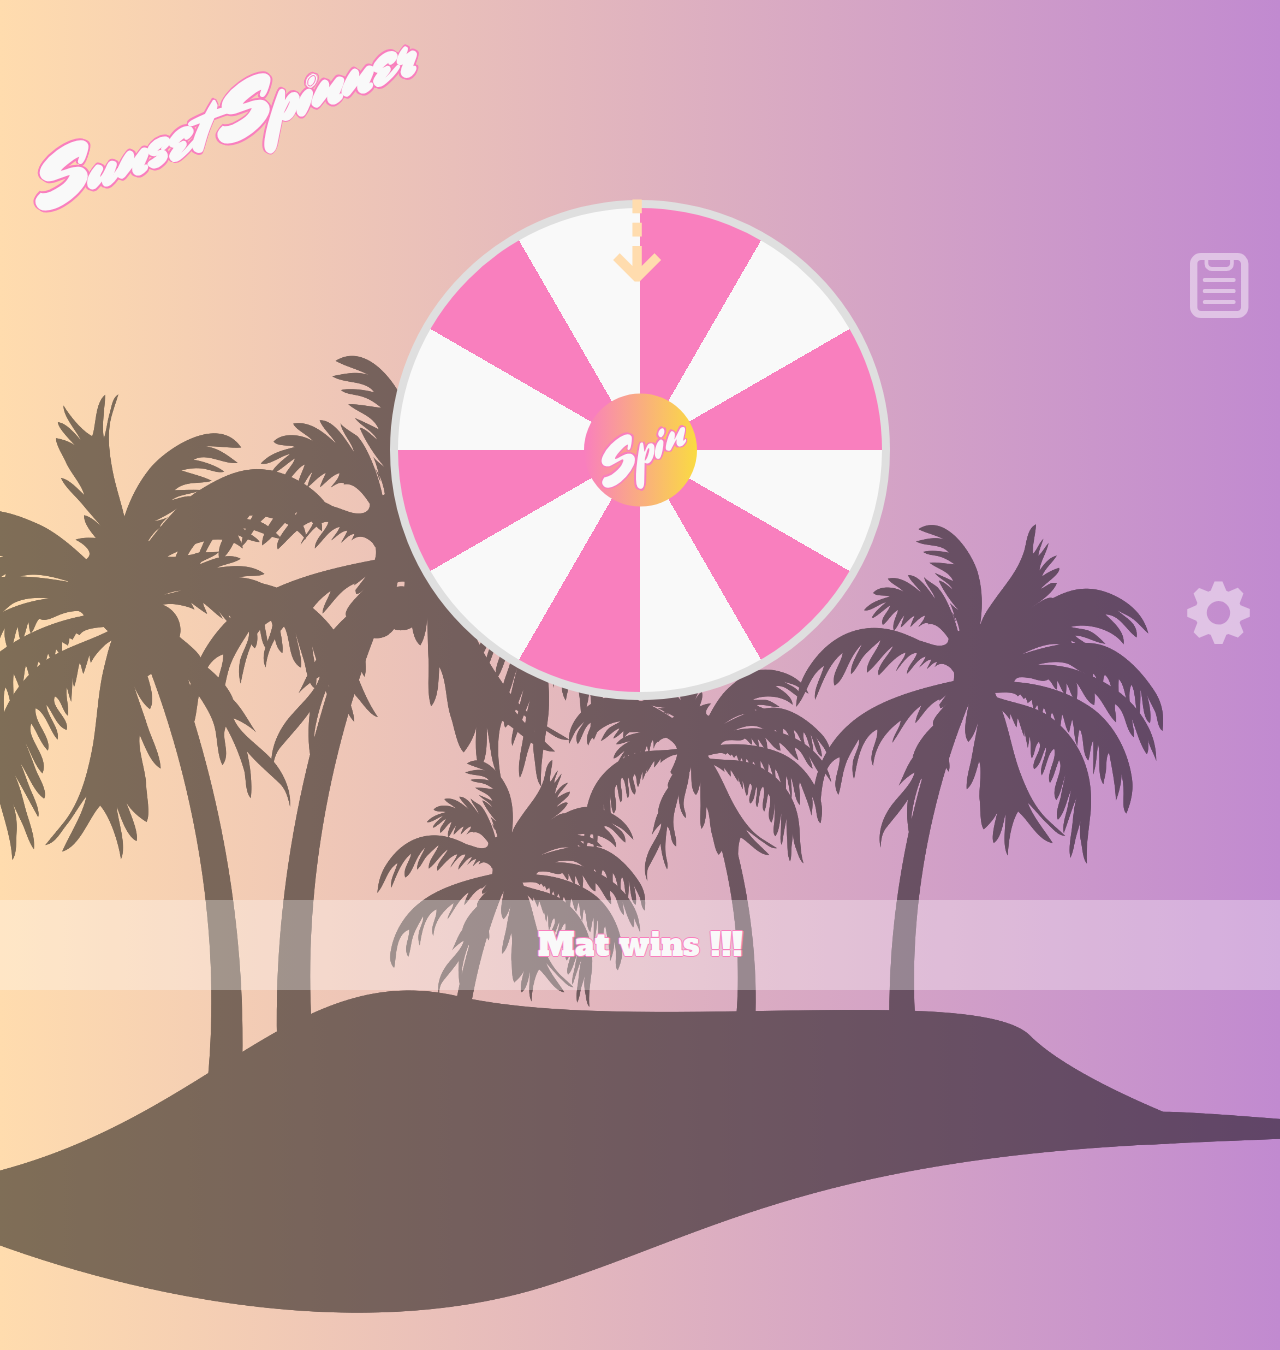
==== index.html @ aba31954 "first release" ====
<!DOCTYPE html>
<html lang="pl">
<head>
    <meta charset="UTF-8">
    <meta http-equiv="X-UA-Compatible" content="IE=edge">
    <meta name="viewport" content="width=device-width, initial-scale=1.0">
    <title>Document</title>
    <link rel="stylesheet" href="style.css">
    <link rel="stylesheet" href="fontello/css/fontello.css">
    <!--GOOGLE FONTS
        CSS rules to specify families:
        font-family: 'Mrs Sheppards', cursive;
        font-family: 'Alfa Slab One', cursive;-->
        <link rel="preconnect" href="https://fonts.googleapis.com">
        <link rel="preconnect" href="https://fonts.gstatic.com" crossorigin>
        <link href="https://fonts.googleapis.com/css2?family=Alfa+Slab+One&family=Mrs+Sheppards&display=swap" rel="stylesheet">
</head>
<body>
    <header class="logo">
        <h1 class="logo__title">Sunset Spinner</h1>
    </header>
    <main>
        <section class="game">
            <span class="game__pointer">&#8674;</span>
            <div class="game__wheel game__wheel--two-players"></div>
            <button class="play spin-size">
                <span class="play__spin">Spin</span>
            </button>
        </section>
        <nav class="navi">
            <i class="navi__icon navi__icon--scores icon-clipboard"></i>
            <i class="navi__icon navi__icon--settings icon-cog"></i>
        </nav>
    </main>
    <section class="score hidden">
        <h2 class="score__info">Scores</h2>
        <span class="score__player score__player--pink pink"></span>
        <span class="score__player score__player--white white"></span>
        <span class="score__player score__player--blue blue"></span>
        <span class="score__player score__player--orange orange"></span>
        <button class="score__close">X</button>
    </section>
    <section class="settings hidden">
        <h2 class="settings__info">Settings</h2>
        <div class="players-num">
            <h3 class="players-num__name">NUMBER OF PLAYERS</h3>
            <button class="players-num__set players-num__set--remove icon-user-times"></button>
            <span class="players-num__number">2</span>
            <button class="players-num__set players-num__set--add icon-user-plus"></button>
        </div>
            <div class="settings__characters">
                <div></div>
                <div></div>
                <div></div>
            </div>
        <button class="settings__close">X</button>
    </section>
    <section class="winner">
        <span class="winner__is">Mat wins !!!</span>
    </section>
    <img src="img/palm.png" alt="" class="palm">
    <script src="app.js"></script>
</body>
</html>
---- style.css ----
/*-------------------- GLOBAL PROPERTIES --------------------*/

:root
{
    --bg-orange: rgb(255, 220, 174);
    --bg-pink: rgb(193, 138, 208);
    --vice-blue: rgb(91, 208, 234);
    --vice-mint: rgb(5,185,117);
    --vice-pink: rgb(249, 127, 190);
    --vice-white:  rgb(249, 249, 249);
    --vice-yellow: rgb(250, 219, 66);
}

*
{
    box-sizing: border-box;
    margin: 0;
    padding: 0;
}

body
{
    background: linear-gradient(90deg, var(--bg-orange),var(--bg-pink));
    align-items: center;
    display: flex;
    flex-direction: column;
    height: 100vh;
    justify-content: center;
    position: relative;
    overflow: hidden;
    width: 100vw;
}

header
{
    color: var(--vice-white);
    font-family: 'Mrs Sheppards', cursive;
    font-size: 2.2rem;
    position: absolute;
    left: 2%;
    top: 8%;
    text-shadow: -2px 0 var(--vice-pink), 0 2px var(--vice-pink),
    2px 0 var(--vice-pink), 0 -2px var(--vice-pink);
    transform: rotate(-20deg);
}

main
{
    align-items: center;
    display: flex;
    flex-direction: column;
    justify-content: center;
}

/*-------------------- LOGO --------------------*/

.logo__title
{
    font-family: 'Mrs Sheppards', cursive;
}

/*-------------------- WHEEL OF FORTUNE --------------------*/

.game
{
    aspect-ratio: 1/1;
    display: flex;
    justify-content: center;
    max-height: 70vh;
    max-width: 70vh;
    position: relative;
    width: 500px;
    z-index: 1;
}

.game__pointer
{
    align-self: flex-start;
    color: var(--bg-orange);
    font-size: 7rem;
    position: absolute;
    top: -1.6rem;
    transform: rotate(90deg);
    z-index: 2;
}

.game__wheel
{   
    border: 8px solid rgb(223, 223, 223);
    border-radius: 100%;
    height: 100%;
    width: 100%;
    transition: all 5s;
}

/*-------------------- PROPERTIES DEPENDING ON THE NUMBER OF PLAYERS --------------------*/

.game__wheel--two-players
{
    background: repeating-conic-gradient(var(--vice-pink) 0deg 30deg, var(--vice-white) 30deg 60deg);
}

.game__wheel--three-players
{
    background: repeating-conic-gradient(var(--vice-blue) 0deg 30deg, var(--vice-white) 30deg 60deg, var(--vice-pink) 60deg 90deg);
}

.game__wheel--four-players
{
    background: repeating-conic-gradient(var(--vice-blue) 0deg 30deg, var(--vice-white) 30deg 60deg, var(--vice-pink) 60deg 90deg, var(--vice-yellow) 90deg 120deg);
}

.game__wheel--five-players
{
    background: repeating-conic-gradient(var(--vice-blue) 0deg 30deg, var(--vice-white) 30deg 60deg, var(--vice-pink) 60deg 90deg, var(--vice-mint) 90deg 120deg, var(--vice-yellow) 120deg 150deg);
}

/*-------------------- PLAY / SPIN BUTTON --------------------*/

.play
{
    aspect-ratio: 1/1;
    background: linear-gradient(90deg, var(--vice-pink),var(--vice-yellow));
    border: none;
    border-radius: 100%;
    cursor: pointer;
    padding: 12px;
    position: absolute;
    top: 50%;
    transform: translate(0, -50%);
    z-index: 2;
}

.play__spin
{
    color: var(--vice-white);
    display: inline-block;
    font-family: 'Mrs Sheppards', cursive;
    font-size: 3.2rem;
    text-shadow: -2px 0 var(--vice-pink), 0 2px var(--vice-pink),
    2px 0 var(--vice-pink), 0 -2px var(--vice-pink);
    transform: rotate(-30deg);
}

/*-------------------- NAVI --------------------*/

.navi
{
    display: flex;
    flex-direction: column;
    height: 100%;
    justify-content: space-evenly;
    position: absolute;
    right: 12px;
}

.navi__icon
{
    color: rgba(255, 255, 255, 0.471);
    cursor: pointer;
    font-size: 4.4rem;
    transition: all 1s;
}

.navi__icon:hover
{
    color: rgb(255, 255, 255);
}

/*-------------------- SCORE MENU --------------------*/

.score
{
    align-items: center;
    background: rgba(0, 0, 0, 0.303);
    backdrop-filter: blur(10px);
    display: flex;
    flex-direction: column;
    height: 100vh;
    justify-content: space-around;
    position: absolute;
    width: 100vw;
    z-index: 3;
}

.score__info
{
    color: var(--vice-white);
    font-family: 'Mrs Sheppards', cursive;
    font-size: 2.8rem;
    text-shadow: -2px 0 var(--vice-pink), 0 2px var(--vice-pink),
    2px 0 var(--vice-pink), 0 -2px var(--vice-pink);
}

.score__player
{
    font-family: 'Alfa Slab One', cursive;
    font-size: 1.4rem;
}

.score__close
{
    background: none;
    border: none;
    color: var(--vice-pink);
    cursor: pointer;
    font-family: 'Alfa Slab One', cursive;
    font-size: 3.2rem;
    text-shadow: -2px 0 var(--vice-white), 0 2px var(--vice-white),
    2px 0 var(--vice-white), 0 -2px var(--vice-white);
}

/*-------------------- SETTINGS MENU --------------------*/

.settings
{
    align-items: center;
    background: rgba(255, 255, 255, 0.303);
    backdrop-filter: blur(10px);
    display: flex;
    flex-direction: column;
    height: 100vh;
    justify-content: space-around;
    position: absolute;
    width: 100vw;
    z-index: 3;
}

.settings__info
{
    color: var(--vice-white);
    font-family: 'Mrs Sheppards', cursive;
    font-size: 2.8rem;
    text-shadow: -2px 0 var(--vice-pink), 0 2px var(--vice-pink),
    2px 0 var(--vice-pink), 0 -2px var(--vice-pink);
}

.players-num
{
    display: flex;
    flex-wrap: wrap;
    justify-content: center;
}

.players-num__name
{
    color: var(--vice-blue);
    font-family: 'Alfa Slab One', cursive;
    font-size: 1.4rem;
    letter-spacing: 1.5px;
    margin-bottom: 20px;
    text-align: center;
    text-shadow: -1px 0 var(--vice-pink), 0 1px var(--vice-pink),
    1px 0 var(--vice-pink), 0 -1px var(--vice-pink);
    width: 100%;
}

.players-num__set
{
    background: none;
    border: none;
    cursor: pointer;
    font-size: 2.8rem;
}

.players-num__set--remove
{
    color: var(--vice-pink);
}

.players-num__set--add
{
    color: var(--vice-mint);
}

.players-num__number
{
    color: var(--vice-blue);
    font-family: 'Alfa Slab One', cursive;
    font-size: 3.2rem;
    font-weight: bold;
    margin: 0 40px;
}

.settings__characters
{
    display: flex;
    flex-direction: column;
    height: 50vh;
    justify-content: flex-start;
    overflow-y: auto;
    width: 80vw;
}

.settings__close
{
    background: none;
    border: none;
    color: var(--vice-pink);
    cursor: pointer;
    font-family: 'Alfa Slab One', cursive;
    font-size: 3.2rem;
    text-shadow: -2px 0 var(--vice-white), 0 2px var(--vice-white),
    2px 0 var(--vice-white), 0 -2px var(--vice-white);
}

/*-------------------- WINNER --------------------*/

.winner
{
    align-items: center;
    background: rgba(255, 255, 255, 0.303);
    bottom: -10%;
    display: flex;
    height: 10%;
    justify-content: center;
    position: absolute;
    width: 100%;
}

.winner__is
{
    color: var(--vice-white);
    font-family: 'Alfa Slab One', cursive;
    font-size: 2rem;
    text-shadow: -1px 0 var(--vice-pink), 0 1px var(--vice-pink),
    1px 0 var(--vice-pink), 0 -1px var(--vice-pink);
}

.pink
{
    color: var(--vice-pink);
    text-shadow: -1px 0 var(--vice-white), 0 1px var(--vice-white),
    1px 0 var(--vice-white), 0 -1px var(--vice-white);
}

.white
{
    color: var(--vice-white);
    text-shadow: -1px 0 var(--vice-pink), 0 1px var(--vice-pink),
    1px 0 var(--vice-pink), 0 -1px var(--vice-pink);
}

.blue
{
    color: var(--vice-blue);
    text-shadow: -1px 0 var(--vice-pink), 0 1px var(--vice-pink),
    1px 0 var(--vice-pink), 0 -1px var(--vice-pink);
}

.orange
{
    color: var(--vice-yellow);
    text-shadow: -1px 0 var(--vice-white), 0 1px var(--vice-white),
    1px 0 var(--vice-white), 0 -1px var(--vice-white);
}

/*-------------------- DECORATION --------------------*/

.palm
{
    bottom: -50%;
    height: auto;
    opacity: 0.5;
    position: absolute;
    width: 140%;
    z-index: -1;
}

/*-------------------- MEDIA QUERRIES --------------------*/

@media (max-width: 900px)
{
    header
    {
        font-size: 1.4rem;
    }

    .game__wheel
    {
        border: 4px solid rgb(255, 174, 216);
    }

    .game__pointer
    {
        font-size: 4rem;
        top: -0.7rem;
    }

    .play
    {
        padding: 8px;
    }

    .play__spin
    {
        font-size: 2rem;
    }

    .navi__icon
    {
        font-size: 3rem;
    }
    .palm
    {
        bottom: -45%;
        width: 150%;
    }
}

@media (orientation: portrait)
{
    header
    {
        top: 4%;
    }

    .game
    {
        height: auto;
        max-height: 90vw;
        max-width: 90vw;
    }

    .navi
    {
        flex-direction: row;
        height: auto;
        justify-content: space-evenly;
        margin-top: 36px;
        position: relative;
        right: 0;
        top: 0;
        width: 100%;
    }

    .navi__icon
    {
        font-size: 3rem;
    }

    .palm
    {
        bottom: -10%;
    }
}

/*-------------------- ANIMATIONS --------------------*/

@keyframes spin-size 
{
    0% {scale: 1;}
    20% {scale: 1.2;}
    40% {scale: 1;}
    100% {scale: 1;}
}

.spin-size
{
    animation: spin-size 6s linear 1s infinite;
}

@keyframes show-winner 
{
    0% {bottom: -10%;}
    100% {bottom: 0;}
}

.show-winner
{
    animation: show-winner 2s linear;
    animation-fill-mode: forwards;
}

/*-------------------- HIDDEN --------------------*/

.hidden
{
    display: none;
}
---- fontello/css/fontello.css ----
@font-face {
  font-family: 'fontello';
  src: url('../font/fontello.eot?68877490');
  src: url('../font/fontello.eot?68877490#iefix') format('embedded-opentype'),
       url('../font/fontello.woff2?68877490') format('woff2'),
       url('../font/fontello.woff?68877490') format('woff'),
       url('../font/fontello.ttf?68877490') format('truetype'),
       url('../font/fontello.svg?68877490#fontello') format('svg');
  font-weight: normal;
  font-style: normal;
}
/* Chrome hack: SVG is rendered more smooth in Windozze. 100% magic, uncomment if you need it. */
/* Note, that will break hinting! In other OS-es font will be not as sharp as it could be */
/*
@media screen and (-webkit-min-device-pixel-ratio:0) {
  @font-face {
    font-family: 'fontello';
    src: url('../font/fontello.svg?68877490#fontello') format('svg');
  }
}
*/
[class^="icon-"]:before, [class*=" icon-"]:before {
  font-family: "fontello";
  font-style: normal;
  font-weight: normal;
  speak: never;

  display: inline-block;
  text-decoration: inherit;
  width: 1em;
  margin-right: .2em;
  text-align: center;
  /* opacity: .8; */

  /* For safety - reset parent styles, that can break glyph codes*/
  font-variant: normal;
  text-transform: none;

  /* fix buttons height, for twitter bootstrap */
  line-height: 1em;

  /* Animation center compensation - margins should be symmetric */
  /* remove if not needed */
  margin-left: .2em;

  /* you can be more comfortable with increased icons size */
  /* font-size: 120%; */

  /* Font smoothing. That was taken from TWBS */
  -webkit-font-smoothing: antialiased;
  -moz-osx-font-smoothing: grayscale;

  /* Uncomment for 3D effect */
  /* text-shadow: 1px 1px 1px rgba(127, 127, 127, 0.3); */
}

.icon-cog:before { content: '\e801'; } /* '' */
.icon-clipboard:before { content: '\e802'; } /* '' */
.icon-user-plus:before { content: '\f234'; } /* '' */
.icon-user-times:before { content: '\f235'; } /* '' */
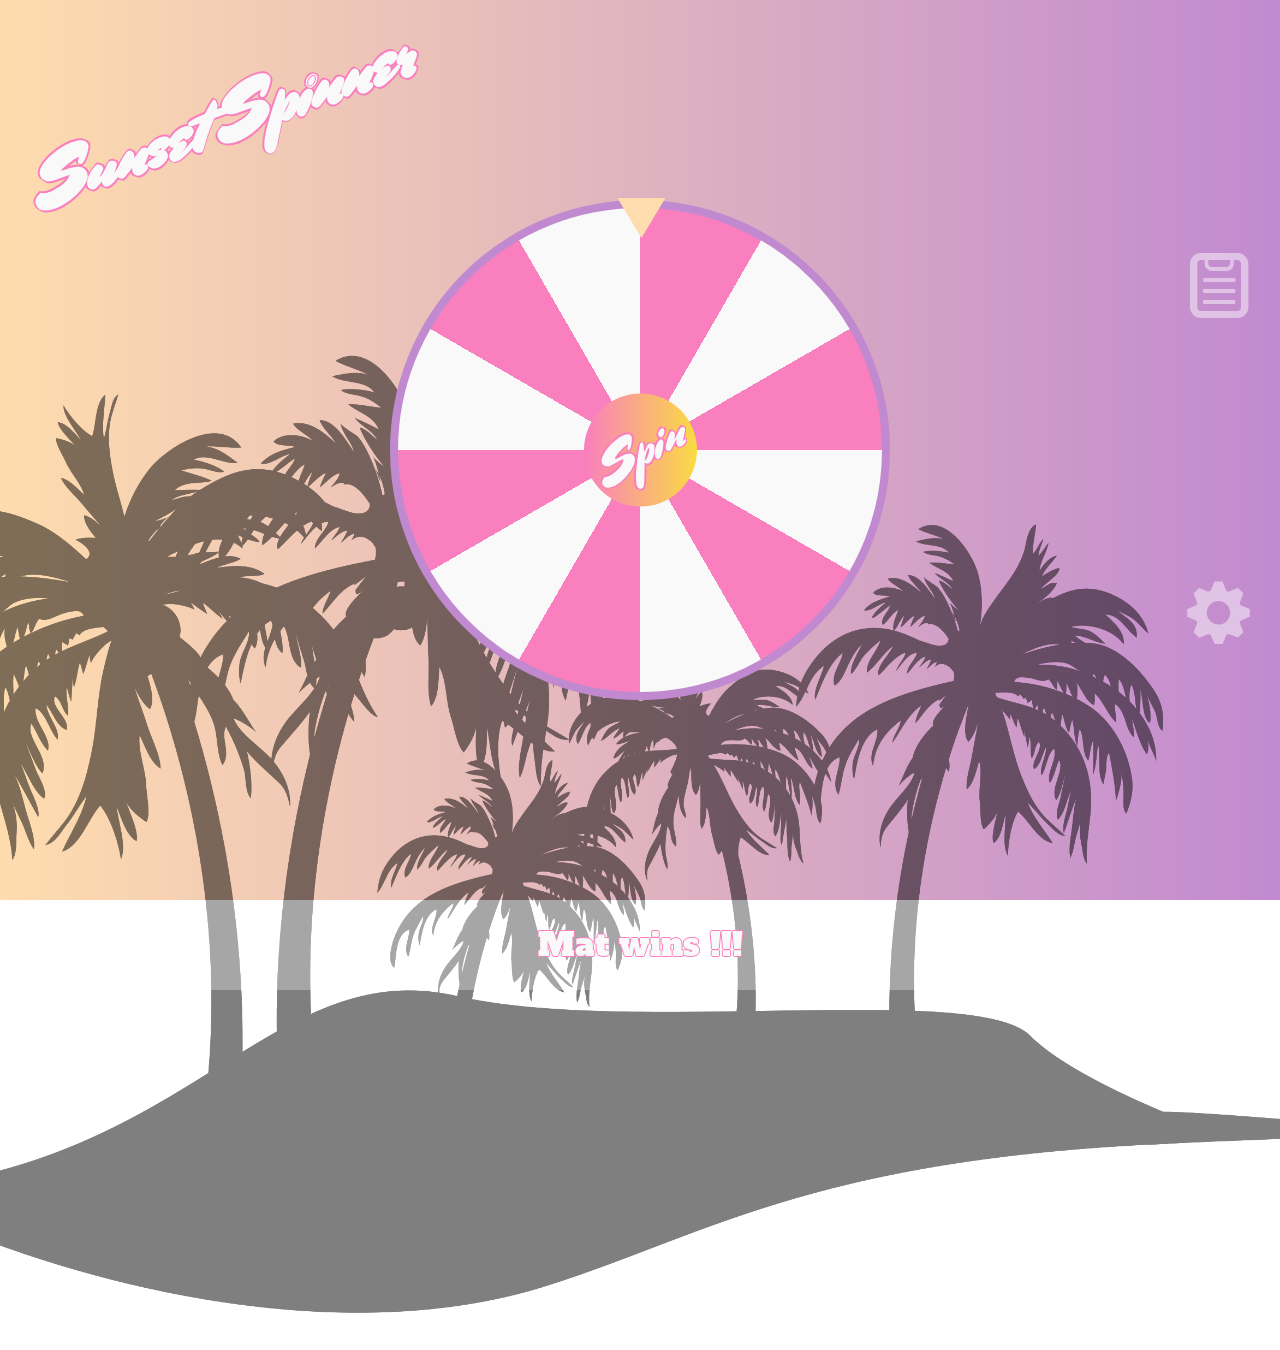
==== commit 9991dd78: "scrolling locked on mobile devices" ====
--- a/index.html
+++ b/index.html
@@ -4,7 +4,7 @@
     <meta charset="UTF-8">
     <meta http-equiv="X-UA-Compatible" content="IE=edge">
     <meta name="viewport" content="width=device-width, initial-scale=1.0">
-    <title>Document</title>
+    <title>Sunset Spinner</title>
     <link rel="stylesheet" href="style.css">
     <link rel="stylesheet" href="fontello/css/fontello.css">
     <!--GOOGLE FONTS
@@ -21,15 +21,15 @@
     </header>
     <main>
         <section class="game">
-            <span class="game__pointer">&#8674;</span>
+            <span class="game__pointer icon-pointer"></span>
             <div class="game__wheel game__wheel--two-players"></div>
             <button class="play spin-size">
                 <span class="play__spin">Spin</span>
             </button>
         </section>
         <nav class="navi">
-            <i class="navi__icon navi__icon--scores icon-clipboard"></i>
-            <i class="navi__icon navi__icon--settings icon-cog"></i>
+            <i class="navi__icon navi__icon--scores icon-scores"></i>
+            <i class="navi__icon navi__icon--settings icon-settings"></i>
         </nav>
     </main>
     <section class="score hidden">
@@ -38,22 +38,35 @@
         <span class="score__player score__player--white white"></span>
         <span class="score__player score__player--blue blue"></span>
         <span class="score__player score__player--orange orange"></span>
-        <button class="score__close">X</button>
+        <button class="score__close icon-close"></button>
     </section>
     <section class="settings hidden">
         <h2 class="settings__info">Settings</h2>
         <div class="players-num">
             <h3 class="players-num__name">NUMBER OF PLAYERS</h3>
-            <button class="players-num__set players-num__set--remove icon-user-times"></button>
+            <button class="players-num__set players-num__set--remove icon-remove-user"></button>
             <span class="players-num__number">2</span>
-            <button class="players-num__set players-num__set--add icon-user-plus"></button>
+            <button class="players-num__set players-num__set--add icon-add-user"></button>
         </div>
             <div class="settings__characters">
-                <div></div>
-                <div></div>
-                <div></div>
+                <div class="characters__player characters__player--pink">
+                    <span class="player__name player__name--pink">Pink</span>
+                    <span class="player__rename player__rename--pink icon-rename"></span>
+                </div>
+                <div class="characters__player characters__player--white">
+                    <span class="player__name player__name--white">White</span>
+                    <span class="player__rename player__rename--white icon-rename"></span>
+                </div>
+                <div class="characters__player characters__player--blue">
+                    <span class="player__name player__name--blue">Blue</span>
+                    <span class="player__rename player__rename--blue icon-rename"></span>
+                </div>
+                <div class="characters__player characters__player--orange">
+                    <span class="player__name player__name--orange">Orange</span>
+                    <span class="player__rename player__rename--orange icon-rename"></span>
+                </div>
             </div>
-        <button class="settings__close">X</button>
+        <button class="settings__close icon-close"></button>
     </section>
     <section class="winner">
         <span class="winner__is">Mat wins !!!</span>
--- a/style.css
+++ b/style.css
@@ -8,7 +8,7 @@
     --vice-mint: rgb(5,185,117);
     --vice-pink: rgb(249, 127, 190);
     --vice-white:  rgb(249, 249, 249);
-    --vice-yellow: rgb(250, 219, 66);
+    --vice-orange: rgb(250, 219, 66);
 }
 
 *
@@ -18,16 +18,22 @@
     padding: 0;
 }
 
+html
+{
+    height: 100%;
+    overflow: hidden;
+    width: 100%;
+}
+
 body
 {
-    background: linear-gradient(90deg, var(--bg-orange),var(--bg-pink));
-    align-items: center;
+    align-items: center;
+    background: linear-gradient(90deg, var(--bg-orange), var(--bg-pink));
     display: flex;
     flex-direction: column;
     height: 100vh;
     justify-content: center;
-    position: relative;
-    overflow: hidden;
+    position: fixed;
     width: 100vw;
 }
 
@@ -66,8 +72,8 @@
     aspect-ratio: 1/1;
     display: flex;
     justify-content: center;
-    max-height: 70vh;
-    max-width: 70vh;
+    max-height: 75vh;
+    max-width: 75vh;
     position: relative;
     width: 500px;
     z-index: 1;
@@ -77,16 +83,16 @@
 {
     align-self: flex-start;
     color: var(--bg-orange);
-    font-size: 7rem;
-    position: absolute;
-    top: -1.6rem;
+    font-size: 4rem;
+    position: absolute;
+    top: -1.2rem;
     transform: rotate(90deg);
     z-index: 2;
 }
 
 .game__wheel
 {   
-    border: 8px solid rgb(223, 223, 223);
+    border: 8px solid var(--bg-pink);
     border-radius: 100%;
     height: 100%;
     width: 100%;
@@ -107,12 +113,12 @@
 
 .game__wheel--four-players
 {
-    background: repeating-conic-gradient(var(--vice-blue) 0deg 30deg, var(--vice-white) 30deg 60deg, var(--vice-pink) 60deg 90deg, var(--vice-yellow) 90deg 120deg);
+    background: repeating-conic-gradient(var(--vice-blue) 0deg 30deg, var(--vice-white) 30deg 60deg, var(--vice-pink) 60deg 90deg, var(--vice-orange) 90deg 120deg);
 }
 
 .game__wheel--five-players
 {
-    background: repeating-conic-gradient(var(--vice-blue) 0deg 30deg, var(--vice-white) 30deg 60deg, var(--vice-pink) 60deg 90deg, var(--vice-mint) 90deg 120deg, var(--vice-yellow) 120deg 150deg);
+    background: repeating-conic-gradient(var(--vice-blue) 0deg 30deg, var(--vice-white) 30deg 60deg, var(--vice-pink) 60deg 90deg, var(--vice-mint) 90deg 120deg, var(--vice-orange) 120deg 150deg);
 }
 
 /*-------------------- PLAY / SPIN BUTTON --------------------*/
@@ -120,7 +126,7 @@
 .play
 {
     aspect-ratio: 1/1;
-    background: linear-gradient(90deg, var(--vice-pink),var(--vice-yellow));
+    background: linear-gradient(90deg, var(--vice-pink),var(--vice-orange));
     border: none;
     border-radius: 100%;
     cursor: pointer;
@@ -205,7 +211,7 @@
     color: var(--vice-pink);
     cursor: pointer;
     font-family: 'Alfa Slab One', cursive;
-    font-size: 3.2rem;
+    font-size: 2.2rem;
     text-shadow: -2px 0 var(--vice-white), 0 2px var(--vice-white),
     2px 0 var(--vice-white), 0 -2px var(--vice-white);
 }
@@ -284,12 +290,58 @@
 
 .settings__characters
 {
+    align-items: center;
     display: flex;
     flex-direction: column;
     height: 50vh;
-    justify-content: flex-start;
-    overflow-y: auto;
+    justify-content: space-around;
     width: 80vw;
+}
+
+.characters__player
+{
+    align-items: center;
+    display: flex;
+    flex-direction: column;
+}
+
+.characters__player--pink
+{
+    color: var(--vice-pink);
+    text-shadow: -1px 0 var(--vice-white), 0 1px var(--vice-white),
+    1px 0 var(--vice-white), 0 -1px var(--vice-white);
+}
+
+.characters__player--white
+{
+    color: var(--vice-white);
+    text-shadow: -1px 0 var(--vice-pink), 0 1px var(--vice-pink),
+    1px 0 var(--vice-pink), 0 -1px var(--vice-pink);
+}
+
+.characters__player--blue
+{
+    color: var(--vice-blue);
+    text-shadow: -1px 0 var(--vice-pink), 0 1px var(--vice-pink),
+    1px 0 var(--vice-pink), 0 -1px var(--vice-pink);
+}
+
+.characters__player--orange
+{
+    color: var(--vice-orange);
+    text-shadow: -1px 0 var(--vice-white), 0 1px var(--vice-white),
+    1px 0 var(--vice-white), 0 -1px var(--vice-white);
+}
+
+.player__name
+{
+    font-family: 'Alfa Slab One', cursive;
+    font-size: 1.4rem;
+}
+
+.player__rename
+{
+    margin-top: 12px;
 }
 
 .settings__close
@@ -298,8 +350,7 @@
     border: none;
     color: var(--vice-pink);
     cursor: pointer;
-    font-family: 'Alfa Slab One', cursive;
-    font-size: 3.2rem;
+    font-size: 2.2rem;
     text-shadow: -2px 0 var(--vice-white), 0 2px var(--vice-white),
     2px 0 var(--vice-white), 0 -2px var(--vice-white);
 }
@@ -350,7 +401,7 @@
 
 .orange
 {
-    color: var(--vice-yellow);
+    color: var(--vice-orange);
     text-shadow: -1px 0 var(--vice-white), 0 1px var(--vice-white),
     1px 0 var(--vice-white), 0 -1px var(--vice-white);
 }
@@ -383,8 +434,8 @@
 
     .game__pointer
     {
-        font-size: 4rem;
-        top: -0.7rem;
+        font-size: 3rem;
+        top: -1rem;
     }
 
     .play
@@ -401,6 +452,15 @@
     {
         font-size: 3rem;
     }
+
+    .settings__characters
+    {
+        align-items: center;
+        flex-direction: row;
+        height: 15vh;
+        justify-content: space-around;
+    }
+
     .palm
     {
         bottom: -45%;
@@ -439,6 +499,14 @@
         font-size: 3rem;
     }
 
+    .settings__characters
+    {
+        align-items: center;
+        flex-direction: column;
+        height: 50vh;
+        justify-content: space-around;
+    }
+
     .palm
     {
         bottom: -10%;
--- a/fontello/css/fontello.css
+++ b/fontello/css/fontello.css
@@ -1,11 +1,11 @@
 @font-face {
   font-family: 'fontello';
-  src: url('../font/fontello.eot?68877490');
-  src: url('../font/fontello.eot?68877490#iefix') format('embedded-opentype'),
-       url('../font/fontello.woff2?68877490') format('woff2'),
-       url('../font/fontello.woff?68877490') format('woff'),
-       url('../font/fontello.ttf?68877490') format('truetype'),
-       url('../font/fontello.svg?68877490#fontello') format('svg');
+  src: url('../font/fontello.eot?91310757');
+  src: url('../font/fontello.eot?91310757#iefix') format('embedded-opentype'),
+       url('../font/fontello.woff2?91310757') format('woff2'),
+       url('../font/fontello.woff?91310757') format('woff'),
+       url('../font/fontello.ttf?91310757') format('truetype'),
+       url('../font/fontello.svg?91310757#fontello') format('svg');
   font-weight: normal;
   font-style: normal;
 }
@@ -15,7 +15,7 @@
 @media screen and (-webkit-min-device-pixel-ratio:0) {
   @font-face {
     font-family: 'fontello';
-    src: url('../font/fontello.svg?68877490#fontello') format('svg');
+    src: url('../font/fontello.svg?91310757#fontello') format('svg');
   }
 }
 */
@@ -54,7 +54,11 @@
   /* text-shadow: 1px 1px 1px rgba(127, 127, 127, 0.3); */
 }
 
-.icon-cog:before { content: '\e801'; } /* '' */
-.icon-clipboard:before { content: '\e802'; } /* '' */
-.icon-user-plus:before { content: '\f234'; } /* '' */
-.icon-user-times:before { content: '\f235'; } /* '' */
+.icon-pointer:before { content: '\e800'; } /* '' */
+.icon-settings:before { content: '\e801'; } /* '' */
+.icon-scores:before { content: '\e802'; } /* '' */
+.icon-reset:before { content: '\e803'; } /* '' */
+.icon-rename:before { content: '\e804'; } /* '' */
+.icon-close:before { content: '\e805'; } /* '' */
+.icon-add-user:before { content: '\f234'; } /* '' */
+.icon-remove-user:before { content: '\f235'; } /* '' */
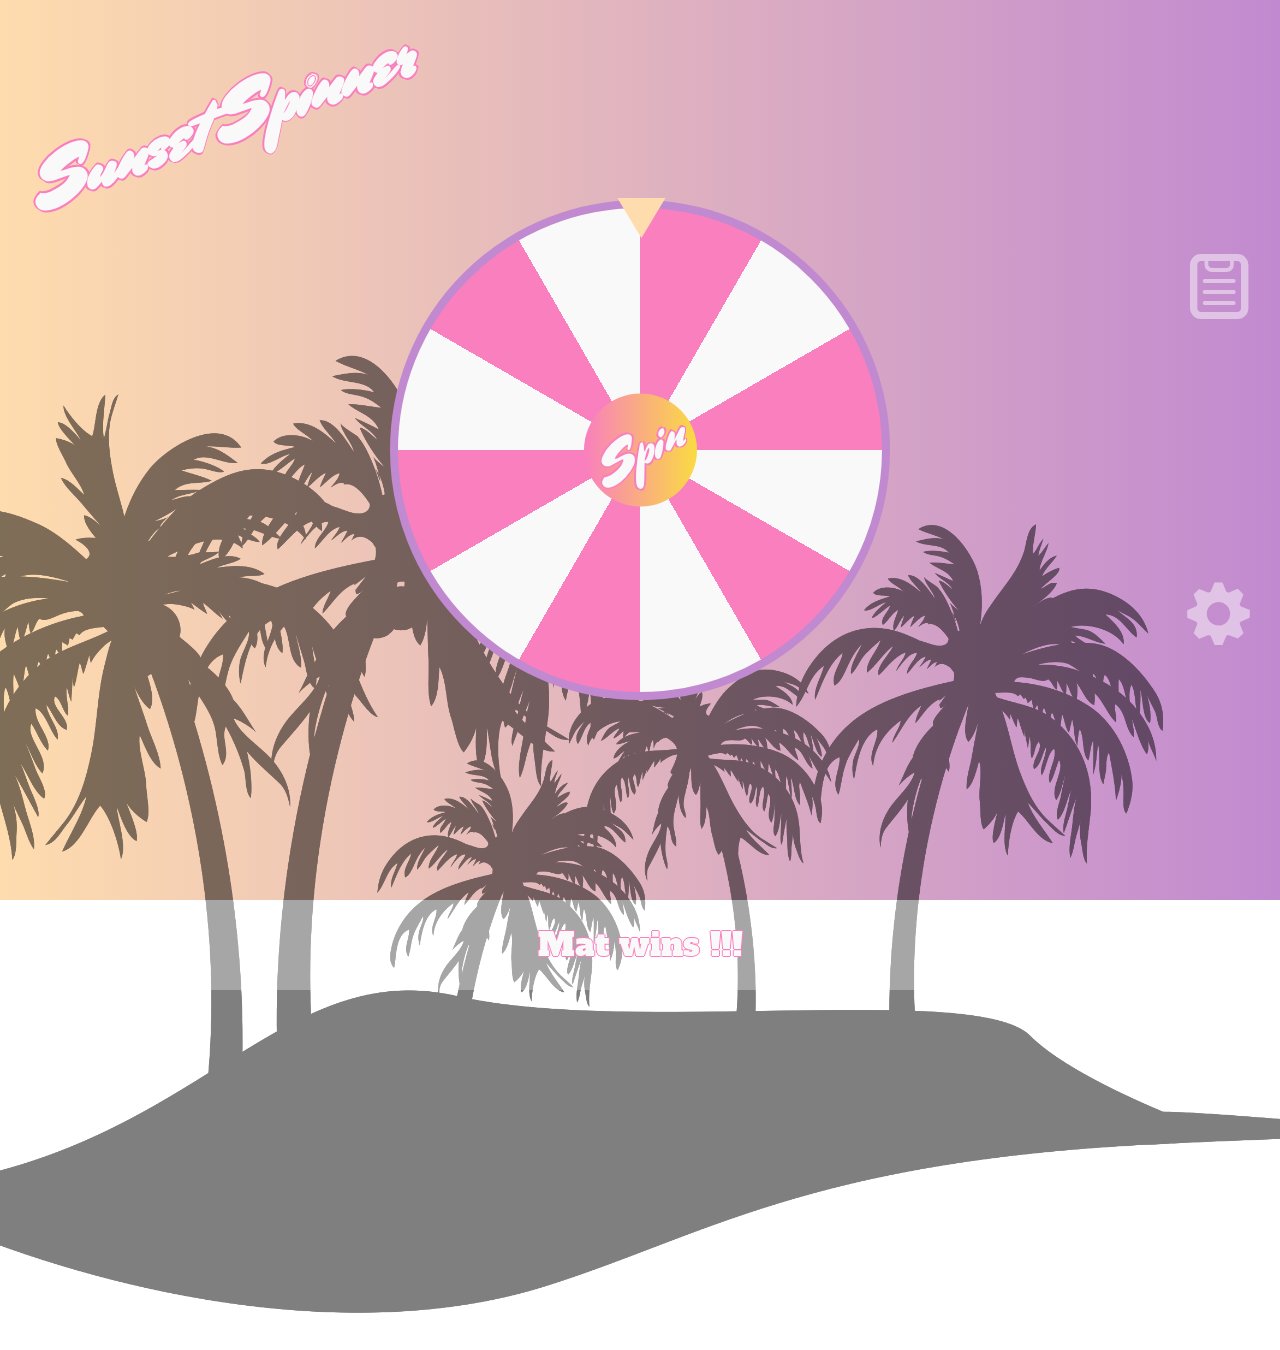
==== commit e9e98231: "rename players completed" ====
--- a/index.html
+++ b/index.html
@@ -5,6 +5,7 @@
     <meta http-equiv="X-UA-Compatible" content="IE=edge">
     <meta name="viewport" content="width=device-width, initial-scale=1.0">
     <title>Sunset Spinner</title>
+    <meta name="description" content="Free online application for drawing players. Randomly select one of partners for games in few seconds. Perfect solution for tournaments, and sports teams.">
     <link rel="stylesheet" href="style.css">
     <link rel="stylesheet" href="fontello/css/fontello.css">
     <!--GOOGLE FONTS
@@ -28,8 +29,8 @@
             </button>
         </section>
         <nav class="navi">
-            <i class="navi__icon navi__icon--scores icon-scores"></i>
-            <i class="navi__icon navi__icon--settings icon-settings"></i>
+            <button class="navi__icon navi__icon--scores icon-scores"></button>
+            <button class="navi__icon navi__icon--settings icon-settings"></button>
         </nav>
     </main>
     <section class="score hidden">
@@ -48,25 +49,34 @@
             <span class="players-num__number">2</span>
             <button class="players-num__set players-num__set--add icon-add-user"></button>
         </div>
-            <div class="settings__characters">
-                <div class="characters__player characters__player--pink">
-                    <span class="player__name player__name--pink">Pink</span>
-                    <span class="player__rename player__rename--pink icon-rename"></span>
-                </div>
-                <div class="characters__player characters__player--white">
-                    <span class="player__name player__name--white">White</span>
-                    <span class="player__rename player__rename--white icon-rename"></span>
-                </div>
-                <div class="characters__player characters__player--blue">
-                    <span class="player__name player__name--blue">Blue</span>
-                    <span class="player__rename player__rename--blue icon-rename"></span>
-                </div>
-                <div class="characters__player characters__player--orange">
-                    <span class="player__name player__name--orange">Orange</span>
-                    <span class="player__rename player__rename--orange icon-rename"></span>
-                </div>
+        <button class="settings__rename-player">Rename Players</button>
+        <button class="settings__close icon-close"></button>
+    </section>
+    <section class="rename hidden">
+        <h2 class="rename__info">Rename Players</h2>
+        <div class="rename__characters">
+            <div class="characters__player characters__player--pink">
+                <span class="player__previous player__previous--pink">Pink</span>
+                <input type="text" class="player__new player__new--pink"/>
+                <button class="player__confirm player__confirm--pink pink">Save</button>
             </div>
-        <button class="settings__close icon-close"></button>
+            <div class="characters__player characters__player--white">
+                <span class="player__previous player__previous--white white">White</span>
+                <input type="text" class="player__new player__new--white"/>
+                <button class="player__confirm player__confirm--white white">Save</button>
+            </div>
+            <div class="characters__player characters__player--blue">
+                <span class="player__previous player__previous--blue blue">Blue</span>
+                <input type="text" class="player__new player__new--blue"/>
+                <button class="player__confirm player__confirm--blue blue">Save</button>
+            </div>
+            <div class="characters__player characters__player--orange">
+                <span class="player__previous player__previous--orange">Orange</span>
+                <input type="text" class="player__new player__new--orange"/>
+                <button class="player__confirm player__confirm--orange orange">Save</button>
+            </div>
+        </div>
+        <button class="rename__close icon-close"></button>
     </section>
     <section class="winner">
         <span class="winner__is">Mat wins !!!</span>
--- a/style.css
+++ b/style.css
@@ -4,6 +4,8 @@
 {
     --bg-orange: rgb(255, 220, 174);
     --bg-pink: rgb(193, 138, 208);
+    --menu-white: rgba(255, 255, 255, 0.303);
+    --menu-black: rgba(0, 0, 0, 0.303);
     --vice-blue: rgb(91, 208, 234);
     --vice-mint: rgb(5,185,117);
     --vice-pink: rgb(249, 127, 190);
@@ -16,6 +18,7 @@
     box-sizing: border-box;
     margin: 0;
     padding: 0;
+    -webkit-tap-highlight-color: transparent;
 }
 
 html
@@ -56,6 +59,11 @@
     display: flex;
     flex-direction: column;
     justify-content: center;
+}
+
+button
+{
+    cursor: pointer;
 }
 
 /*-------------------- LOGO --------------------*/
@@ -129,7 +137,6 @@
     background: linear-gradient(90deg, var(--vice-pink),var(--vice-orange));
     border: none;
     border-radius: 100%;
-    cursor: pointer;
     padding: 12px;
     position: absolute;
     top: 50%;
@@ -162,8 +169,9 @@
 
 .navi__icon
 {
+    background: none;
+    border: none;
     color: rgba(255, 255, 255, 0.471);
-    cursor: pointer;
     font-size: 4.4rem;
     transition: all 1s;
 }
@@ -178,7 +186,7 @@
 .score
 {
     align-items: center;
-    background: rgba(0, 0, 0, 0.303);
+    background: var(--menu-black);
     backdrop-filter: blur(10px);
     display: flex;
     flex-direction: column;
@@ -209,7 +217,6 @@
     background: none;
     border: none;
     color: var(--vice-pink);
-    cursor: pointer;
     font-family: 'Alfa Slab One', cursive;
     font-size: 2.2rem;
     text-shadow: -2px 0 var(--vice-white), 0 2px var(--vice-white),
@@ -221,7 +228,7 @@
 .settings
 {
     align-items: center;
-    background: rgba(255, 255, 255, 0.303);
+    background: var(--menu-white);
     backdrop-filter: blur(10px);
     display: flex;
     flex-direction: column;
@@ -265,7 +272,6 @@
 {
     background: none;
     border: none;
-    cursor: pointer;
     font-size: 2.8rem;
 }
 
@@ -288,21 +294,70 @@
     margin: 0 40px;
 }
 
-.settings__characters
+.settings__rename-player
+{
+    background: none;
+    border: none;
+    color: var(--vice-white);
+    font-family: 'Alfa Slab One', cursive;
+    font-size: 1.6rem;
+    letter-spacing: 1.5px;
+    margin-bottom: 20px;
+    text-align: center;
+    text-shadow: -1px 0 var(--vice-pink), 0 1px var(--vice-pink),
+    1px 0 var(--vice-pink), 0 -1px var(--vice-pink);
+    width: 100%;
+}
+
+.settings__close
+{
+    background: none;
+    border: none;
+    color: var(--vice-pink);
+    font-size: 2.2rem;
+    text-shadow: -2px 0 var(--vice-white), 0 2px var(--vice-white),
+    2px 0 var(--vice-white), 0 -2px var(--vice-white);
+}
+
+/*-------------------- RENAME MENU --------------------*/
+
+.rename
 {
     align-items: center;
+    background: var(--menu-white);
+    backdrop-filter: blur(10px);
     display: flex;
     flex-direction: column;
-    height: 50vh;
+    height: 100vh;
     justify-content: space-around;
-    width: 80vw;
+    position: absolute;
+    width: 100vw;
+    z-index: 3;
+}
+
+.rename__characters
+{
+    width: 80%;
+}
+
+.rename__info
+{
+    color: var(--vice-white);
+    font-family: 'Mrs Sheppards', cursive;
+    font-size: 2.8rem;
+    text-shadow: -2px 0 var(--vice-pink), 0 2px var(--vice-pink),
+    2px 0 var(--vice-pink), 0 -2px var(--vice-pink);
 }
 
 .characters__player
 {
     align-items: center;
     display: flex;
-    flex-direction: column;
+    flex-direction: row;
+    margin: 12px;
+    justify-content: space-around;
+    font-family: 'Alfa Slab One', cursive;
+    font-size: 1.6rem;
 }
 
 .characters__player--pink
@@ -333,26 +388,82 @@
     1px 0 var(--vice-white), 0 -1px var(--vice-white);
 }
 
-.player__name
-{
-    font-family: 'Alfa Slab One', cursive;
-    font-size: 1.4rem;
-}
-
-.player__rename
-{
-    margin-top: 12px;
-}
-
-.settings__close
+.player__new
+{
+    background: var(--menu-black);
+    border: none;
+    border-radius: 5px;
+    cursor: text;
+    font-size: 1.2rem;
+    font-weight: bold;
+    margin: 12px;
+    padding: 5px 0px;
+    text-align: center;
+    text-shadow: none;
+}
+
+.player__new--pink
+{
+    color: var(--vice-pink);
+}
+
+.player__new--pink:focus
+{
+    outline: 2px solid var(--vice-pink);
+}
+
+.player__new--white
+{
+    color: var(--vice-white);
+}
+
+.player__new--white:focus
+{
+    outline: 2px solid var(--vice-white);
+}
+
+.player__new--blue
+{
+    color: var(--vice-blue);
+}
+
+.player__new--blue:focus
+{
+    outline: 2px solid var(--vice-blue);
+}
+
+.player__new--orange
+{
+    color: var(--vice-orange);
+}
+
+.player__new--orange:focus
+{
+    outline: 2px solid var(--vice-orange);
+}
+
+.player__previous
+{
+    width: 10%;
+}
+
+.player__confirm
 {
     background: none;
     border: none;
+    font-family: 'Alfa Slab One', cursive;
+    font-size: 1.2rem;
+    width: 10%;
+}
+
+.rename__close
+{
+    background: none;
+    border: none;
     color: var(--vice-pink);
-    cursor: pointer;
     font-size: 2.2rem;
     text-shadow: -2px 0 var(--vice-white), 0 2px var(--vice-white),
-    2px 0 var(--vice-white), 0 -2px var(--vice-white);
+    2px 0 var(--vice-white), 0 -2px var(--vice-white);   
 }
 
 /*-------------------- WINNER --------------------*/
@@ -378,6 +489,8 @@
     1px 0 var(--vice-pink), 0 -1px var(--vice-pink);
 }
 
+/*-------------------- COLORS --------------------*/
+
 .pink
 {
     color: var(--vice-pink);
@@ -406,6 +519,13 @@
     1px 0 var(--vice-white), 0 -1px var(--vice-white);
 }
 
+.mint
+{
+    color: var(--vice-mint);
+    text-shadow: -1px 0 var(--vice-white), 0 1px var(--vice-white),
+    1px 0 var(--vice-white), 0 -1px var(--vice-white);
+}
+
 /*-------------------- DECORATION --------------------*/
 
 .palm
@@ -420,7 +540,7 @@
 
 /*-------------------- MEDIA QUERRIES --------------------*/
 
-@media (max-width: 900px)
+@media (max-width: 1000px) and (orientation: landscape)
 {
     header
     {
@@ -453,12 +573,12 @@
         font-size: 3rem;
     }
 
-    .settings__characters
-    {
-        align-items: center;
+    .characters__player
+    {
         flex-direction: row;
-        height: 15vh;
-        justify-content: space-around;
+        margin: 8px;
+        font-size: 1.2rem;
+        justify-content: space-between;
     }
 
     .palm
@@ -472,6 +592,7 @@
 {
     header
     {
+        font-size: 1.4rem;
         top: 4%;
     }
 
@@ -480,6 +601,22 @@
         height: auto;
         max-height: 90vw;
         max-width: 90vw;
+    }
+
+    .game__pointer
+    {
+        font-size: 3rem;
+        top: -1rem;
+    }
+
+    .play
+    {
+        padding: 8px;
+    }
+
+    .play__spin
+    {
+        font-size: 2rem;
     }
 
     .navi
@@ -499,12 +636,19 @@
         font-size: 3rem;
     }
 
-    .settings__characters
-    {
-        align-items: center;
+    .characters__player
+    {
         flex-direction: column;
-        height: 50vh;
-        justify-content: space-around;
+    }
+
+    .player__previous
+    {
+        width: auto;
+    }
+
+    .player__confirm
+    {
+        width: auto;
     }
 
     .palm
--- a/fontello/css/fontello.css
+++ b/fontello/css/fontello.css
@@ -1,11 +1,11 @@
 @font-face {
   font-family: 'fontello';
-  src: url('../font/fontello.eot?91310757');
-  src: url('../font/fontello.eot?91310757#iefix') format('embedded-opentype'),
-       url('../font/fontello.woff2?91310757') format('woff2'),
-       url('../font/fontello.woff?91310757') format('woff'),
-       url('../font/fontello.ttf?91310757') format('truetype'),
-       url('../font/fontello.svg?91310757#fontello') format('svg');
+  src: url('../font/fontello.eot?15849973');
+  src: url('../font/fontello.eot?15849973#iefix') format('embedded-opentype'),
+       url('../font/fontello.woff2?15849973') format('woff2'),
+       url('../font/fontello.woff?15849973') format('woff'),
+       url('../font/fontello.ttf?15849973') format('truetype'),
+       url('../font/fontello.svg?15849973#fontello') format('svg');
   font-weight: normal;
   font-style: normal;
 }
@@ -15,7 +15,7 @@
 @media screen and (-webkit-min-device-pixel-ratio:0) {
   @font-face {
     font-family: 'fontello';
-    src: url('../font/fontello.svg?91310757#fontello') format('svg');
+    src: url('../font/fontello.svg?15849973#fontello') format('svg');
   }
 }
 */
@@ -58,7 +58,7 @@
 .icon-settings:before { content: '\e801'; } /* '' */
 .icon-scores:before { content: '\e802'; } /* '' */
 .icon-reset:before { content: '\e803'; } /* '' */
-.icon-rename:before { content: '\e804'; } /* '' */
 .icon-close:before { content: '\e805'; } /* '' */
+.icon-ok:before { content: '\e806'; } /* '' */
 .icon-add-user:before { content: '\f234'; } /* '' */
 .icon-remove-user:before { content: '\f235'; } /* '' */
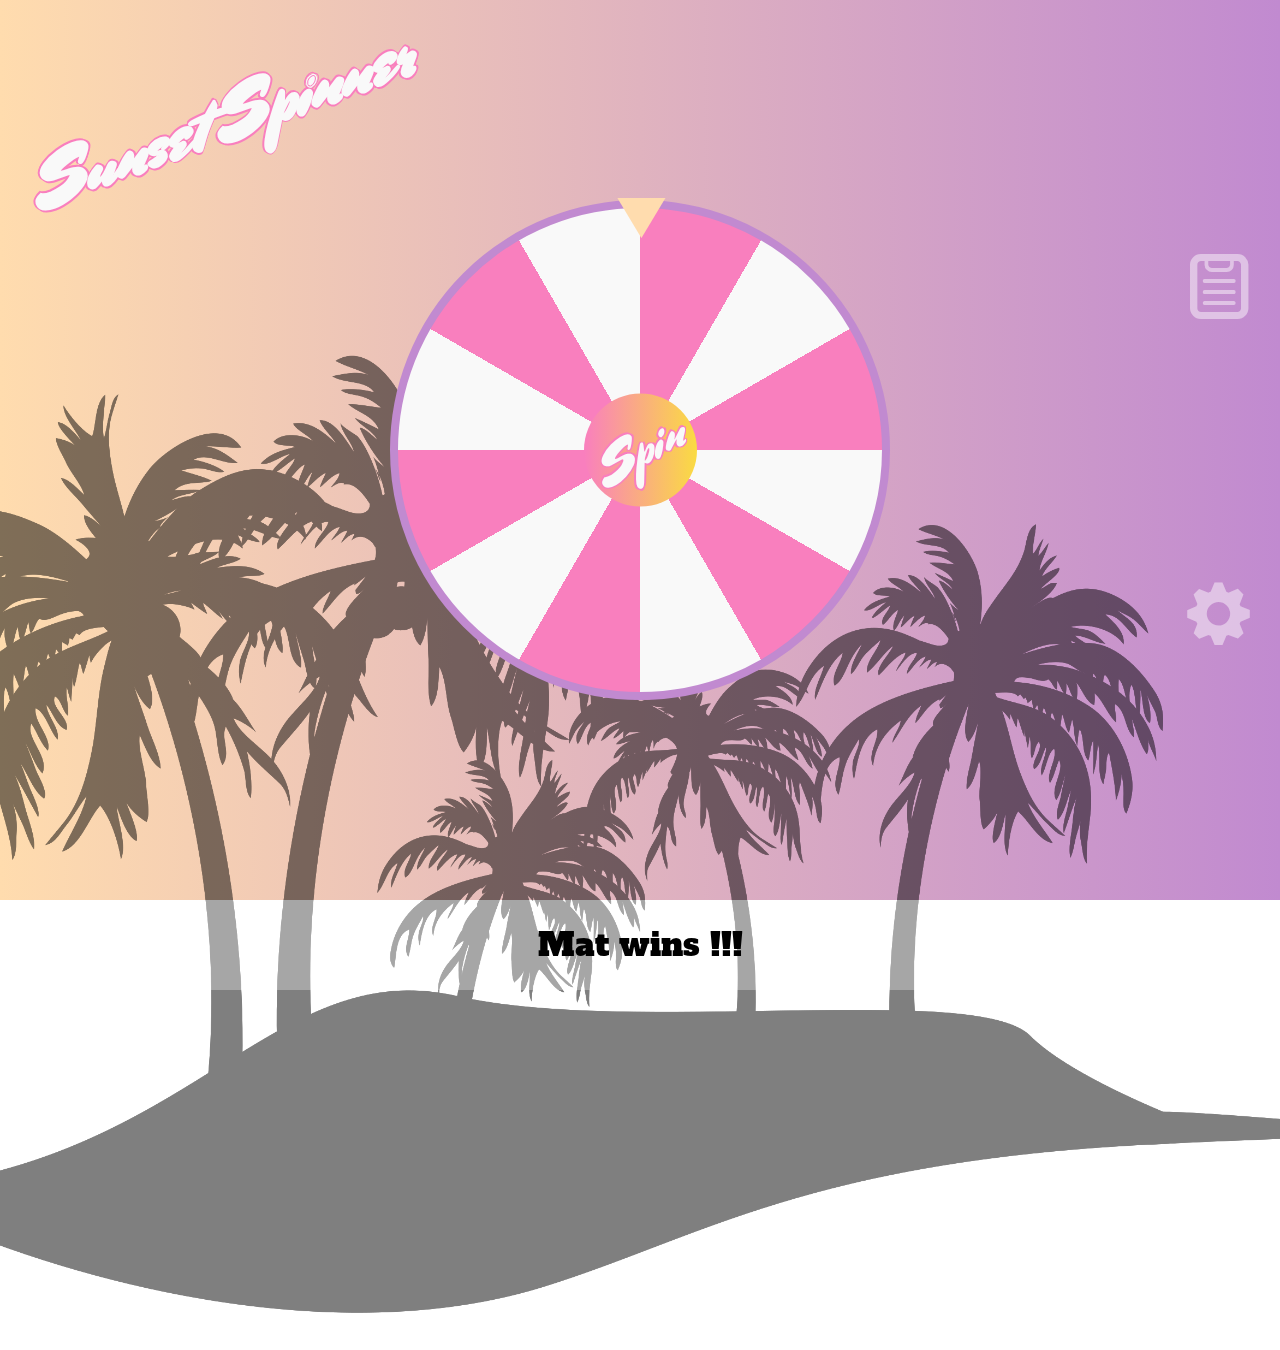
==== commit 7df1511a: "cleared unused code" ====
--- a/index.html
+++ b/index.html
@@ -39,44 +39,46 @@
         <span class="score__player score__player--white white"></span>
         <span class="score__player score__player--blue blue"></span>
         <span class="score__player score__player--orange orange"></span>
-        <button class="score__close icon-close"></button>
+        <div class="score__nav">
+            <button class="nav__scores nav__scores--restore white">Reset</button>
+            <button class="nav__scores nav__scores--close white">Quit</button>
+        </div>
     </section>
     <section class="settings hidden">
         <h2 class="settings__info">Settings</h2>
         <div class="players-num">
-            <h3 class="players-num__name">NUMBER OF PLAYERS</h3>
+            <h3 class="players-num__name blue">NUMBER OF PLAYERS</h3>
             <button class="players-num__set players-num__set--remove icon-remove-user"></button>
             <span class="players-num__number">2</span>
             <button class="players-num__set players-num__set--add icon-add-user"></button>
         </div>
-        <button class="settings__rename-player">Rename Players</button>
-        <button class="settings__close icon-close"></button>
+        <button class="settings__rename-player white">Rename Players</button>
+        <button class="settings__close white">Back</button>
     </section>
     <section class="rename hidden">
         <h2 class="rename__info">Rename Players</h2>
         <div class="rename__characters">
-            <div class="characters__player characters__player--pink">
+            <div class="characters__player characters__player--pink pink">
                 <span class="player__previous player__previous--pink">Pink</span>
-                <input type="text" class="player__new player__new--pink"/>
-                <button class="player__confirm player__confirm--pink pink">Save</button>
+                <input type="text" maxlength="10" class="player__new player__new--pink pink"/>
             </div>
-            <div class="characters__player characters__player--white">
+            <div class="characters__player characters__player--white white">
                 <span class="player__previous player__previous--white white">White</span>
-                <input type="text" class="player__new player__new--white"/>
-                <button class="player__confirm player__confirm--white white">Save</button>
+                <input type="text" maxlength="10" class="player__new player__new--white white"/>
             </div>
-            <div class="characters__player characters__player--blue">
+            <div class="characters__player characters__player--blue blue">
                 <span class="player__previous player__previous--blue blue">Blue</span>
-                <input type="text" class="player__new player__new--blue"/>
-                <button class="player__confirm player__confirm--blue blue">Save</button>
+                <input type="text" maxlength="10" class="player__new player__new--blue blue"/>
             </div>
-            <div class="characters__player characters__player--orange">
+            <div class="characters__player characters__player--orange orange">
                 <span class="player__previous player__previous--orange">Orange</span>
-                <input type="text" class="player__new player__new--orange"/>
-                <button class="player__confirm player__confirm--orange orange">Save</button>
+                <input type="text" maxlength="10" class="player__new player__new--orange orange"/>
             </div>
         </div>
-        <button class="rename__close icon-close"></button>
+        <div class="rename__nav">
+            <button class="nav__rename nav__rename--restore white">Restore Default</button>
+            <button class="nav__rename nav__rename--close white">Save & Quit</button>
+        </div>
     </section>
     <section class="winner">
         <span class="winner__is">Mat wins !!!</span>
--- a/style.css
+++ b/style.css
@@ -4,13 +4,16 @@
 {
     --bg-orange: rgb(255, 220, 174);
     --bg-pink: rgb(193, 138, 208);
-    --menu-white: rgba(255, 255, 255, 0.303);
-    --menu-black: rgba(0, 0, 0, 0.303);
+    --menu-white: rgba(255, 255, 255, 0.5);
+    --menu-black: rgba(0, 0, 0, 0.3);
     --vice-blue: rgb(91, 208, 234);
     --vice-mint: rgb(5,185,117);
     --vice-pink: rgb(249, 127, 190);
     --vice-white:  rgb(249, 249, 249);
     --vice-orange: rgb(250, 219, 66);
+
+    --font-printed: 'Alfa Slab One', cursive;
+    --font-hand-written: 'Mrs Sheppards', cursive;
 }
 
 *
@@ -43,7 +46,7 @@
 header
 {
     color: var(--vice-white);
-    font-family: 'Mrs Sheppards', cursive;
+    font-family: var(--font-hand-written);
     font-size: 2.2rem;
     position: absolute;
     left: 2%;
@@ -64,13 +67,6 @@
 button
 {
     cursor: pointer;
-}
-
-/*-------------------- LOGO --------------------*/
-
-.logo__title
-{
-    font-family: 'Mrs Sheppards', cursive;
 }
 
 /*-------------------- WHEEL OF FORTUNE --------------------*/
@@ -148,7 +144,7 @@
 {
     color: var(--vice-white);
     display: inline-block;
-    font-family: 'Mrs Sheppards', cursive;
+    font-family: var(--font-hand-written);
     font-size: 3.2rem;
     text-shadow: -2px 0 var(--vice-pink), 0 2px var(--vice-pink),
     2px 0 var(--vice-pink), 0 -2px var(--vice-pink);
@@ -200,7 +196,7 @@
 .score__info
 {
     color: var(--vice-white);
-    font-family: 'Mrs Sheppards', cursive;
+    font-family: var(--font-hand-written);
     font-size: 2.8rem;
     text-shadow: -2px 0 var(--vice-pink), 0 2px var(--vice-pink),
     2px 0 var(--vice-pink), 0 -2px var(--vice-pink);
@@ -208,19 +204,36 @@
 
 .score__player
 {
-    font-family: 'Alfa Slab One', cursive;
+    font-family: var(--font-printed);
     font-size: 1.4rem;
 }
 
-.score__close
-{
-    background: none;
-    border: none;
-    color: var(--vice-pink);
-    font-family: 'Alfa Slab One', cursive;
-    font-size: 2.2rem;
-    text-shadow: -2px 0 var(--vice-white), 0 2px var(--vice-white),
-    2px 0 var(--vice-white), 0 -2px var(--vice-white);
+.score__nav
+{
+    display: flex;
+    justify-content: space-between;
+    width: 60%;
+}
+
+.nav__scores
+{
+    border: none;
+    border-radius: 5px;
+    font-family: var(--font-printed);
+    font-size: 1.2rem;  
+    margin-bottom: 12px;
+    padding: 12px 0;
+    width: 45%;
+}
+
+.nav__scores--restore
+{
+    background: var(--vice-blue);
+}
+
+.nav__scores--close
+{
+    background: var(--vice-pink);
 }
 
 /*-------------------- SETTINGS MENU --------------------*/
@@ -242,7 +255,7 @@
 .settings__info
 {
     color: var(--vice-white);
-    font-family: 'Mrs Sheppards', cursive;
+    font-family: var(--font-hand-written);
     font-size: 2.8rem;
     text-shadow: -2px 0 var(--vice-pink), 0 2px var(--vice-pink),
     2px 0 var(--vice-pink), 0 -2px var(--vice-pink);
@@ -257,14 +270,11 @@
 
 .players-num__name
 {
-    color: var(--vice-blue);
-    font-family: 'Alfa Slab One', cursive;
+    font-family: var(--font-printed);
     font-size: 1.4rem;
     letter-spacing: 1.5px;
     margin-bottom: 20px;
     text-align: center;
-    text-shadow: -1px 0 var(--vice-pink), 0 1px var(--vice-pink),
-    1px 0 var(--vice-pink), 0 -1px var(--vice-pink);
     width: 100%;
 }
 
@@ -288,7 +298,7 @@
 .players-num__number
 {
     color: var(--vice-blue);
-    font-family: 'Alfa Slab One', cursive;
+    font-family: var(--font-printed);
     font-size: 3.2rem;
     font-weight: bold;
     margin: 0 40px;
@@ -296,27 +306,29 @@
 
 .settings__rename-player
 {
-    background: none;
-    border: none;
-    color: var(--vice-white);
-    font-family: 'Alfa Slab One', cursive;
+    background: var(--vice-blue);
+    border: none;
+    border-radius: 5px;
+    font-family: var(--font-printed);
+    font-size: 1.6rem;
+    letter-spacing: 1.5px;
+    padding: 5px 0;
+    text-align: center;
+    width: 40%;
+}
+
+.settings__close
+{
+    background: var(--vice-pink);
+    border: none;
+    border-radius: 5px;
+    font-family: var(--font-printed);
     font-size: 1.6rem;
     letter-spacing: 1.5px;
     margin-bottom: 20px;
+    padding: 5px 0;
     text-align: center;
-    text-shadow: -1px 0 var(--vice-pink), 0 1px var(--vice-pink),
-    1px 0 var(--vice-pink), 0 -1px var(--vice-pink);
-    width: 100%;
-}
-
-.settings__close
-{
-    background: none;
-    border: none;
-    color: var(--vice-pink);
-    font-size: 2.2rem;
-    text-shadow: -2px 0 var(--vice-white), 0 2px var(--vice-white),
-    2px 0 var(--vice-white), 0 -2px var(--vice-white);
+    width: 40%;
 }
 
 /*-------------------- RENAME MENU --------------------*/
@@ -343,7 +355,7 @@
 .rename__info
 {
     color: var(--vice-white);
-    font-family: 'Mrs Sheppards', cursive;
+    font-family: var(--font-hand-written);
     font-size: 2.8rem;
     text-shadow: -2px 0 var(--vice-pink), 0 2px var(--vice-pink),
     2px 0 var(--vice-pink), 0 -2px var(--vice-pink);
@@ -353,39 +365,17 @@
 {
     align-items: center;
     display: flex;
-    flex-direction: row;
     margin: 12px;
-    justify-content: space-around;
-    font-family: 'Alfa Slab One', cursive;
+    justify-content: center;
+    font-family: var(--font-printed);
     font-size: 1.6rem;
 }
 
-.characters__player--pink
-{
-    color: var(--vice-pink);
-    text-shadow: -1px 0 var(--vice-white), 0 1px var(--vice-white),
-    1px 0 var(--vice-white), 0 -1px var(--vice-white);
-}
-
-.characters__player--white
-{
-    color: var(--vice-white);
-    text-shadow: -1px 0 var(--vice-pink), 0 1px var(--vice-pink),
-    1px 0 var(--vice-pink), 0 -1px var(--vice-pink);
-}
-
-.characters__player--blue
-{
-    color: var(--vice-blue);
-    text-shadow: -1px 0 var(--vice-pink), 0 1px var(--vice-pink),
-    1px 0 var(--vice-pink), 0 -1px var(--vice-pink);
-}
-
-.characters__player--orange
-{
-    color: var(--vice-orange);
-    text-shadow: -1px 0 var(--vice-white), 0 1px var(--vice-white),
-    1px 0 var(--vice-white), 0 -1px var(--vice-white);
+.player__previous
+{
+    left: 12%;
+    position: absolute;
+    width: 10%;
 }
 
 .player__new
@@ -394,76 +384,62 @@
     border: none;
     border-radius: 5px;
     cursor: text;
+    font-family: var(--font-printed);
     font-size: 1.2rem;
     font-weight: bold;
+    letter-spacing: 1.5px;
     margin: 12px;
     padding: 5px 0px;
     text-align: center;
     text-shadow: none;
 }
 
-.player__new--pink
-{
-    color: var(--vice-pink);
-}
-
 .player__new--pink:focus
 {
     outline: 2px solid var(--vice-pink);
 }
 
-.player__new--white
-{
-    color: var(--vice-white);
-}
-
 .player__new--white:focus
 {
     outline: 2px solid var(--vice-white);
 }
 
-.player__new--blue
-{
-    color: var(--vice-blue);
-}
-
 .player__new--blue:focus
 {
     outline: 2px solid var(--vice-blue);
 }
 
-.player__new--orange
-{
-    color: var(--vice-orange);
-}
-
 .player__new--orange:focus
 {
     outline: 2px solid var(--vice-orange);
 }
 
-.player__previous
-{
-    width: 10%;
-}
-
-.player__confirm
-{
-    background: none;
-    border: none;
-    font-family: 'Alfa Slab One', cursive;
-    font-size: 1.2rem;
-    width: 10%;
-}
-
-.rename__close
-{
-    background: none;
-    border: none;
-    color: var(--vice-pink);
-    font-size: 2.2rem;
-    text-shadow: -2px 0 var(--vice-white), 0 2px var(--vice-white),
-    2px 0 var(--vice-white), 0 -2px var(--vice-white);   
+.rename__nav
+{
+    display: flex;
+    justify-content: space-between;
+    width: 60%;
+}
+
+.nav__rename
+{
+    border: none;
+    border-radius: 5px;
+    font-family: var(--font-printed);
+    font-size: 1.2rem;  
+    margin-bottom: 12px;
+    padding: 5px 0;
+    width: 45%;
+}
+
+.nav__rename--restore
+{
+    background: var(--vice-blue);
+}
+
+.nav__rename--close
+{
+    background: var(--vice-pink);
 }
 
 /*-------------------- WINNER --------------------*/
@@ -482,11 +458,20 @@
 
 .winner__is
 {
-    color: var(--vice-white);
-    font-family: 'Alfa Slab One', cursive;
+    font-family: var(--font-printed);
     font-size: 2rem;
-    text-shadow: -1px 0 var(--vice-pink), 0 1px var(--vice-pink),
-    1px 0 var(--vice-pink), 0 -1px var(--vice-pink);
+}
+
+/*-------------------- DECORATION --------------------*/
+
+.palm
+{
+    bottom: -50%;
+    height: auto;
+    opacity: 0.5;
+    position: absolute;
+    width: 140%;
+    z-index: -1;
 }
 
 /*-------------------- COLORS --------------------*/
@@ -526,18 +511,6 @@
     1px 0 var(--vice-white), 0 -1px var(--vice-white);
 }
 
-/*-------------------- DECORATION --------------------*/
-
-.palm
-{
-    bottom: -50%;
-    height: auto;
-    opacity: 0.5;
-    position: absolute;
-    width: 140%;
-    z-index: -1;
-}
-
 /*-------------------- MEDIA QUERRIES --------------------*/
 
 @media (max-width: 1000px) and (orientation: landscape)
@@ -575,10 +548,8 @@
 
     .characters__player
     {
-        flex-direction: row;
         margin: 8px;
         font-size: 1.2rem;
-        justify-content: space-between;
     }
 
     .palm
@@ -601,6 +572,11 @@
         height: auto;
         max-height: 90vw;
         max-width: 90vw;
+    }
+
+    .game__wheel
+    {
+        border: 4px solid rgb(255, 174, 216);
     }
 
     .game__pointer
@@ -636,6 +612,21 @@
         font-size: 3rem;
     }
 
+    .score__nav
+    {
+        width: 80%;
+    }
+
+    .settings__rename-player
+    {
+        width: 70%;
+    }
+
+    .settings__close
+    {
+        width: 70%;
+    }
+
     .characters__player
     {
         flex-direction: column;
@@ -643,12 +634,20 @@
 
     .player__previous
     {
-        width: auto;
-    }
-
-    .player__confirm
-    {
-        width: auto;
+        left: 0;
+        position: relative;
+        text-align: center;
+        width: 80%;
+    }
+
+    .player__new
+    {
+        width: 80%;
+    }
+
+    .rename__nav
+    {
+        width: 80%;
     }
 
     .palm
